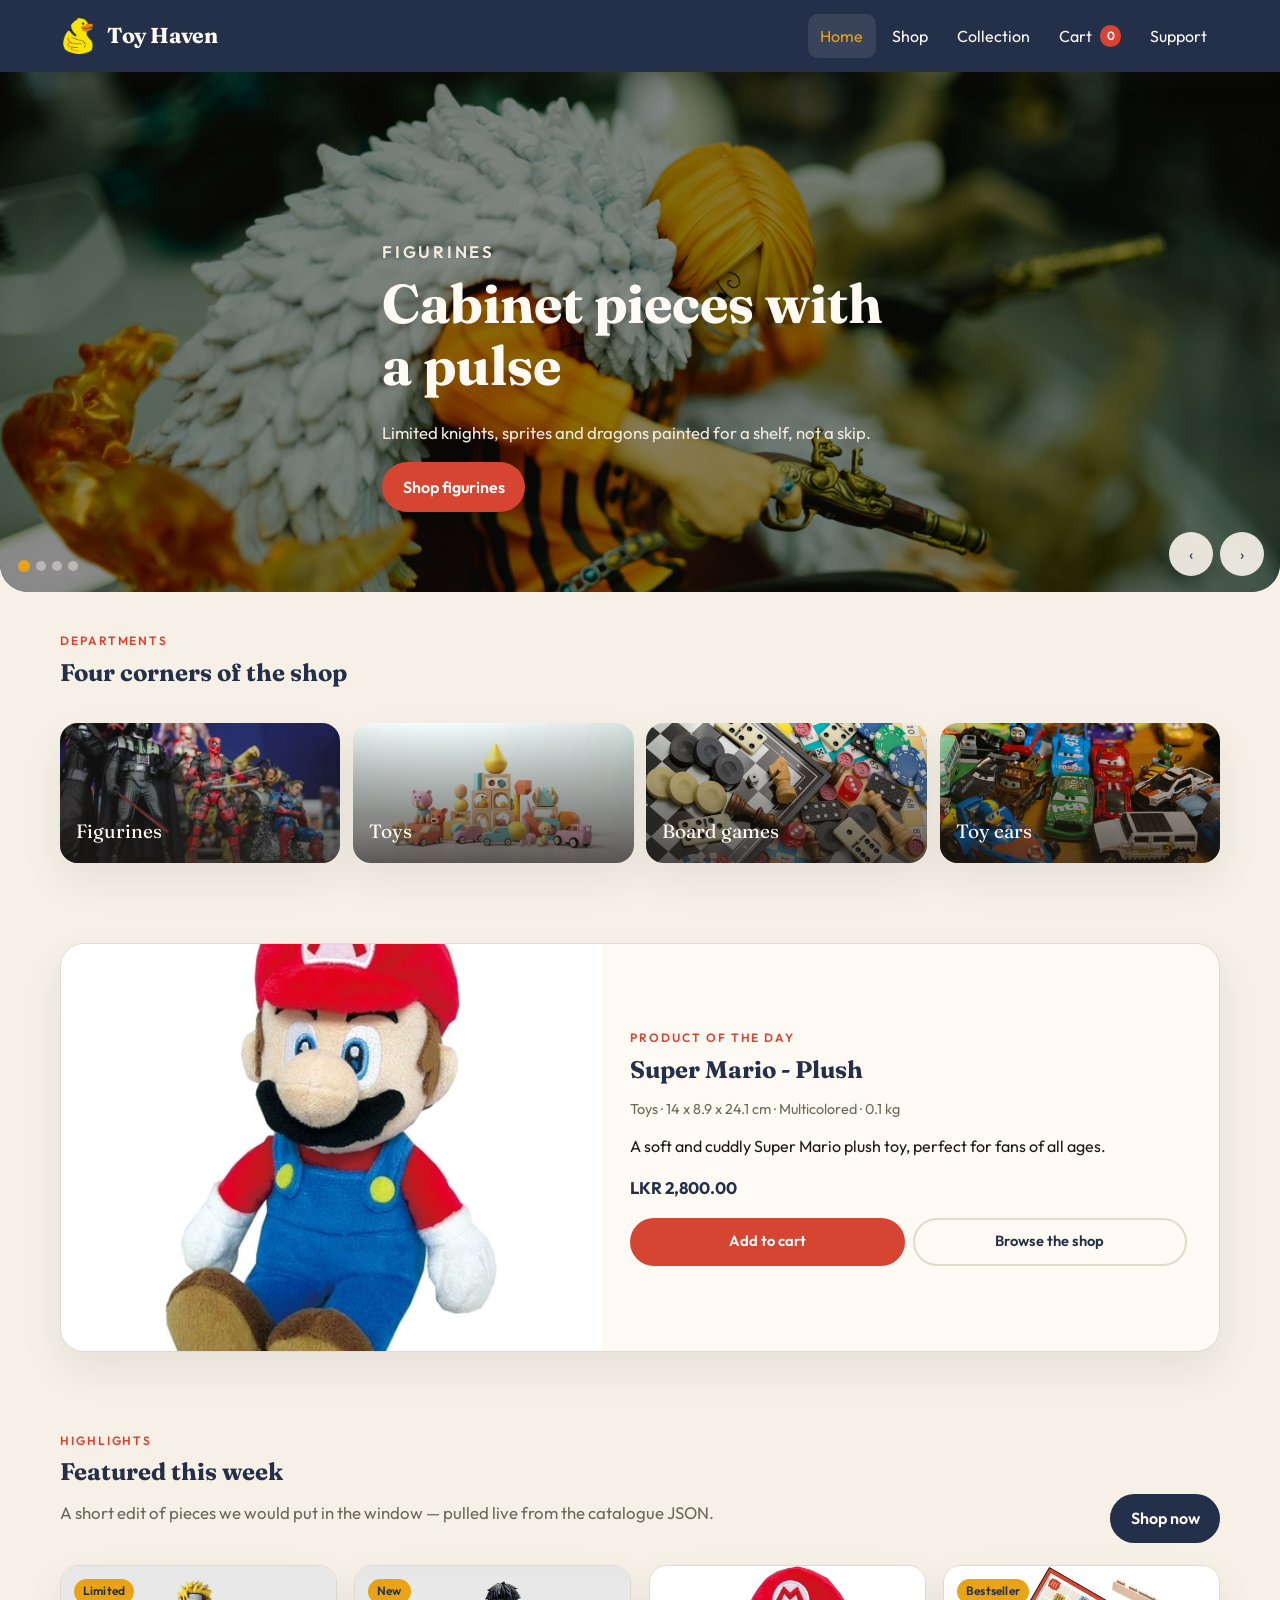
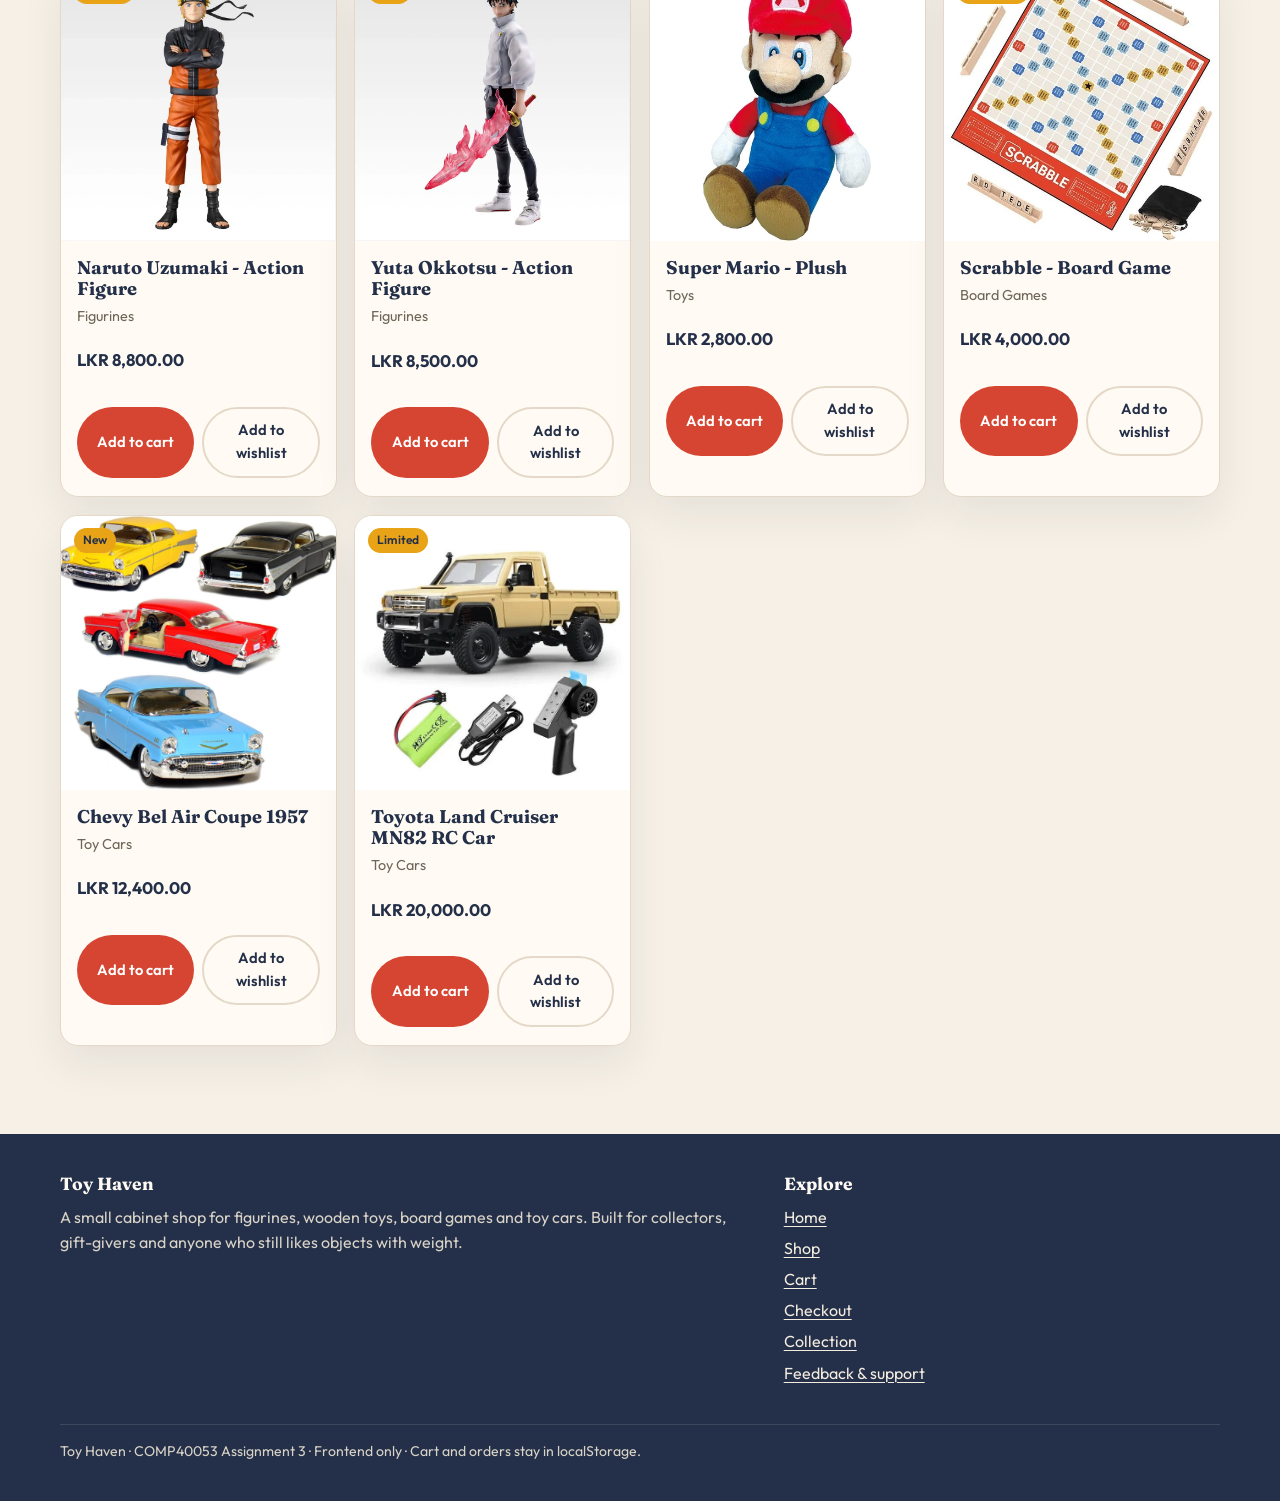
==== html/index.html @ 052505be "Add files via upload" ====
<!DOCTYPE html>
<html lang="en">
<head>
  <meta charset="utf-8">
  <meta name="viewport" content="width=device-width, initial-scale=1">
  <title>Toy Haven | Collectible figurines, toys, games & toy cars</title>
  <meta name="description" content="Toy Haven is a boutique shop for collectible figurines, wooden toys, board games and toy cars.">
  <meta name="author" content="Toy Haven">
  <meta name="theme-color" content="#243049">
  <link rel="icon" href="../favicon.ico" sizes="any">
  <link rel="icon" href="../favicon-32.png" type="image/png" sizes="32x32">
  <link rel="apple-touch-icon" href="../apple-touch-icon.png">
  <link rel="manifest" href="../manifest.json">
  <link rel="stylesheet" href="../css/shared.css">
  <link rel="stylesheet" href="../css/home.css">
</head>
<body data-page="home">
  <a class="skip-link" href="#main">Skip to content</a>
  <header class="site-header">
    <div class="header-inner">
      <a class="logo" href="index.html">
        <img class="logo-mark" src="../images/logo-mark.png" alt="" width="36" height="36">
        <span>Toy Haven</span>
      </a>
      <button class="nav-toggle" type="button" aria-expanded="false" aria-controls="site-nav" aria-label="Open menu">
        <span class="nav-toggle-bar"></span>
        <span class="nav-toggle-bar"></span>
        <span class="nav-toggle-bar"></span>
      </button>
      <nav id="site-nav" class="site-nav" aria-label="Primary">
        <ul>
          <li><a href="index.html" data-nav="home">Home</a></li>
          <li><a href="products.html" data-nav="products">Shop</a></li>
          <li><a href="wishlist.html" data-nav="wishlist">Collection</a></li>
          <li><a href="cart.html" data-nav="cart">Cart <span class="badge" data-cart-count>0</span></a></li>
          <li><a href="feedback.html" data-nav="feedback">Support</a></li>
        </ul>
      </nav>
    </div>
  </header>

  <main id="main">
    <!-- Auto-rotating promotional banners -->
    <section class="hero-slider" aria-roledescription="carousel" aria-label="Promotions">
      <div class="slides">
        <article class="slide is-active">
          <img src="../images/fig1.jpg" alt="A shelf of collectible figurines">
          <div class="slide-copy wrap">
            <p class="eyebrow">Figurines</p>
            <h1>Cabinet pieces with a pulse</h1>
            <p>Limited knights, sprites and dragons painted for a shelf, not a skip.</p>
            <a class="btn btn-primary" href="products.html?category=Figurines">Shop figurines</a>
          </div>
        </article>
        <article class="slide">
          <img src="../images/plush.jpg" alt="Wooden toys arranged on a play table">
          <div class="slide-copy wrap">
            <p class="eyebrow">Toys</p>
            <h2>Fluffy, cuddly and gentle play</h2>
            <p>Plush that still feel like objects, not screens.</p>
            <a class="btn btn-primary" href="products.html?category=Toys">Shop toys</a>
          </div>
        </article>
        <article class="slide">
          <img src="../images/board1.jpg" alt="Friends playing a board game at a table">
          <div class="slide-copy wrap">
            <p class="eyebrow">Board games</p>
            <h2>Evenings that actually take an evening</h2>
            <p>Heists, reefs and volcanic kingdoms boxed and ready for the table.</p>
            <a class="btn btn-primary" href="products.html?category=Board%20Games">Shop games</a>
          </div>
        </article>
        <article class="slide">
          <img src="../images/car1.jpg" alt="A classic car photographed in golden light">
          <div class="slide-copy wrap">
            <p class="eyebrow">toy cars</p>
            <h2>Scale models with real weight</h2>
            <p>Diecast cars, rc cars in chrome, rubber and metal.</p>
            <a class="btn btn-primary" href="products.html?category=Diecast%20Cars">Shop toy cars</a>
          </div>
        </article>
      </div>
      <div class="dots" role="tablist" aria-label="Choose a banner">
        <button class="dot is-active" type="button" aria-label="Show figurines banner" aria-selected="true"></button>
        <button class="dot" type="button" aria-label="Show toys banner" aria-selected="false"></button>
        <button class="dot" type="button" aria-label="Show board games banner" aria-selected="false"></button>
        <button class="dot" type="button" aria-label="Show diecast banner" aria-selected="false"></button>
      </div>
      <div class="slider-nav">
        <button type="button" data-prev aria-label="Previous banner">‹</button>
        <button type="button" data-next aria-label="Next banner">›</button>
      </div>
    </section>

    <section class="section">
      <div class="wrap">
        <div class="section-head reveal">
          <div>
            <p class="eyebrow">Departments</p>
            <h2>Four corners of the shop</h2>
          </div>
        </div>
        <div class="category-grid">
          <a class="category-tile" href="products.html?category=Figurines" style="background-image:url('../images/action.JPG')"><span>Figurines</span></a>
          <a class="category-tile" href="products.html?category=Toys" style="background-image:url('../images/toysBG.JPG')"><span>Toys</span></a>
          <a class="category-tile" href="products.html?category=Board%20Games" style="background-image:url('../images/boardGM.JPG')"><span>Board games</span></a>
          <a class="category-tile" href="products.html?category=Diecast%20Cars" style="background-image:url('../images/cars.jpg')"><span>Toy cars</span></a>
        </div>
      </div>
    </section>

    <section class="section">
      <div class="wrap reveal">
        <div class="potd" data-potd>
          <div class="loader" aria-hidden="true"></div>
        </div>
      </div>
    </section>

    <section class="section">
      <div class="wrap">
        <div class="section-head reveal">
          <div>
            <p class="eyebrow">Highlights</p>
            <h2>Featured this week</h2>
            <p class="lede">A short edit of pieces we would put in the window — pulled live from the catalogue JSON.</p>
          </div>
          <a class="btn btn-navy" href="products.html">Shop now</a>
        </div>
        <div class="product-grid" data-featured-grid></div>
      </div>
    </section>

  </main>
  <footer class="site-footer">
    <div class="wrap footer-grid">
      <section>
        <h2>Toy Haven</h2>
        <p>A small cabinet shop for figurines, wooden toys, board games and toy cars. Built for collectors, gift-givers and anyone who still likes objects with weight.</p>
      </section>
      <section>
        <h2>Explore</h2>
        <ul>
          <li><a href="index.html">Home</a></li>
          <li><a href="products.html">Shop</a></li>
          <li><a href="cart.html">Cart</a></li>
          <li><a href="checkout.html">Checkout</a></li>
          <li><a href="wishlist.html">Collection</a></li>
          <li><a href="feedback.html">Feedback & support</a></li>
        </ul>
      </section>
    </div>
    <div class="wrap legal">
      <p>Toy Haven · COMP40053 Assignment 3 · Frontend only · Cart and orders stay in localStorage.</p>
    </div>
  </footer>

  <script src="../js/products-data.js"></script>
  <script src="../js/app.js"></script>
  <script src="../js/home.js"></script>
</body>
</html>
---- css/shared.css ----
/* ============================================
   Toy Haven — shared styles
   Tokens, layout, header, footer, buttons,
   forms, cards, dialogs, and mobile-first
   breakpoints used on every page.
   ============================================ */

@import url("https://fonts.googleapis.com/css2?family=Fraunces:opsz,wght@9..144,600;9..144,700&family=Outfit:wght@400;500;600;700&display=swap");

:root {
  --ink: #1c1915;
  --navy: #243049;
  --navy-soft: #33415f;
  --cream: #f6f0e6;
  --cream-dark: #ebe3d4;
  --paper: #fffbf4;
  --terracotta: #d64532;
  --terracotta-dark: #b53626;
  --honey: #e8a317;
  --line: #e4d9c8;
  --muted: #6e6658;
  --success: #2f6f4e;
  --error: #b3261e;
  --radius: 18px;
  --radius-sm: 10px;
  --shadow: 0 18px 40px rgba(36, 48, 73, 0.08);
  --shadow-lg: 0 28px 60px rgba(36, 48, 73, 0.14);
  --font-display: "Fraunces", Georgia, serif;
  --font-body: "Outfit", system-ui, sans-serif;
  --header-h: 72px;
  --max: 1160px;
  --ease: cubic-bezier(0.2, 0, 0, 1);
}

*,
*::before,
*::after {
  box-sizing: border-box;
}

html {
  scroll-behavior: smooth;
}

body {
  margin: 0;
  font-family: var(--font-body);
  font-size: 1rem;
  line-height: 1.55;
  color: var(--ink);
  background: var(--cream);
  min-height: 100vh;
}

img {
  max-width: 100%;
  height: auto;
  display: block;
}

a {
  color: var(--terracotta);
  text-decoration-thickness: 1px;
  text-underline-offset: 3px;
}

a:hover {
  color: var(--terracotta-dark);
}

h1,
h2,
h3,
h4 {
  font-family: var(--font-display);
  line-height: 1.15;
  color: var(--navy);
  margin: 0 0 0.6em;
}

p {
  margin: 0 0 1em;
}

button,
input,
select,
textarea {
  font: inherit;
}

button:not(:disabled),
[role="button"]:not(:disabled) {
  cursor: pointer;
}

:focus-visible {
  outline: 3px solid var(--honey);
  outline-offset: 3px;
}

.skip-link {
  position: absolute;
  left: 1rem;
  top: -4rem;
  z-index: 1000;
  background: var(--navy);
  color: var(--paper);
  padding: 0.7rem 1rem;
  border-radius: 8px;
}

.skip-link:focus {
  top: 1rem;
}

.wrap {
  width: min(100% - 2rem, var(--max));
  margin-inline: auto;
}

/* ----- Header & navigation ----- */

.site-header {
  position: sticky;
  top: 0;
  z-index: 50;
  background: var(--navy);
  color: var(--paper);
  min-height: var(--header-h);
  box-shadow: 0 8px 24px rgba(28, 25, 21, 0.18);
}

.header-inner {
  width: min(100% - 1.5rem, var(--max));
  margin-inline: auto;
  min-height: var(--header-h);
  display: flex;
  align-items: center;
  justify-content: space-between;
  gap: 1rem;
}

.logo {
  display: flex;
  align-items: center;
  gap: 0.7rem;
  color: var(--paper);
  text-decoration: none;
  font-family: var(--font-display);
  font-weight: 700;
  font-size: 1.35rem;
  letter-spacing: -0.02em;
}

.logo:hover {
  color: var(--honey);
}

.logo-mark {
  width: 36px;
  height: 36px;
  flex: 0 0 36px;
  object-fit: contain;
}

.nav-toggle {
  width: 44px;
  height: 44px;
  border: 0;
  background: transparent;
  padding: 10px;
  display: flex;
  flex-direction: column;
  justify-content: center;
  gap: 6px;
}

.nav-toggle-bar {
  display: block;
  height: 2px;
  width: 100%;
  background: var(--paper);
  border-radius: 2px;
  transition: transform 200ms var(--ease), opacity 200ms var(--ease);
}

.nav-toggle[aria-expanded="true"] .nav-toggle-bar:nth-child(1) {
  transform: translateY(8px) rotate(45deg);
}

.nav-toggle[aria-expanded="true"] .nav-toggle-bar:nth-child(2) {
  opacity: 0;
}

.nav-toggle[aria-expanded="true"] .nav-toggle-bar:nth-child(3) {
  transform: translateY(-8px) rotate(-45deg);
}

.site-nav {
  position: absolute;
  left: 0;
  right: 0;
  top: var(--header-h);
  background: var(--navy-soft);
  transform: translateY(-120%);
  opacity: 0;
  pointer-events: none;
  transition: transform 220ms var(--ease), opacity 220ms var(--ease);
}

.site-nav.is-open {
  transform: translateY(0);
  opacity: 1;
  pointer-events: auto;
}

.site-nav ul {
  list-style: none;
  margin: 0;
  padding: 0.6rem 1rem 1rem;
  display: flex;
  flex-direction: column;
}

.site-nav a {
  display: flex;
  align-items: center;
  gap: 0.5rem;
  color: var(--paper);
  text-decoration: none;
  padding: 0.85rem 0.6rem;
  border-radius: 10px;
  min-height: 44px;
  transition: background 160ms var(--ease), color 160ms var(--ease);
}

.site-nav a:hover,
.site-nav a[aria-current="page"] {
  background: rgba(246, 240, 230, 0.1);
  color: var(--honey);
}

.badge {
  display: inline-flex;
  align-items: center;
  justify-content: center;
  min-width: 1.35rem;
  height: 1.35rem;
  padding: 0 0.35rem;
  border-radius: 999px;
  background: var(--terracotta);
  color: #fff;
  font-size: 0.75rem;
  font-weight: 600;
}

.chip {
  display: inline-block;
  padding: 0.2rem 0.55rem;
  border-radius: 999px;
  background: var(--honey);
  color: var(--navy);
  font-size: 0.75rem;
  font-weight: 600;
  letter-spacing: 0.02em;
}

/* ----- Buttons ----- */

.btn {
  display: inline-flex;
  align-items: center;
  justify-content: center;
  gap: 0.45rem;
  min-height: 44px;
  padding: 0.65rem 1.15rem;
  border-radius: 999px;
  border: 2px solid transparent;
  font-weight: 600;
  text-decoration: none;
  transition: transform 150ms ease-out, background 160ms var(--ease), color 160ms var(--ease),
    border-color 160ms var(--ease);
}

.btn:active:not(:disabled) {
  transform: scale(0.96);
}

.btn:disabled {
  opacity: 0.5;
  cursor: not-allowed;
}

.btn-primary {
  background: var(--terracotta);
  color: #fff;
}

.btn-primary:hover:not(:disabled) {
  background: var(--terracotta-dark);
  color: #fff;
}

.btn-navy {
  background: var(--navy);
  color: var(--paper);
}

.btn-navy:hover:not(:disabled) {
  background: var(--navy-soft);
  color: var(--paper);
}

.btn-ghost {
  background: transparent;
  color: var(--navy);
  border-color: var(--line);
}

.btn-ghost:hover:not(:disabled) {
  border-color: var(--navy);
  color: var(--navy);
}

.btn-icon {
  width: 44px;
  padding: 0;
}

/* ----- Layout helpers ----- */

.page-hero {
  padding: 2.4rem 0 1.2rem;
}

.eyebrow {
  text-transform: uppercase;
  letter-spacing: 0.16em;
  font-size: 0.75rem;
  font-weight: 600;
  color: var(--terracotta);
  margin: 0 0 0.5rem;
}

.lede {
  color: var(--muted);
  font-size: 1.05rem;
  max-width: 42rem;
}

.section {
  padding: 2.5rem 0;
}

.section-head {
  display: flex;
  flex-wrap: wrap;
  align-items: end;
  justify-content: space-between;
  gap: 1rem;
  margin-bottom: 1.4rem;
}

.product-grid {
  display: grid;
  grid-template-columns: 1fr;
  gap: 1.1rem;
}

.product-card {
  background: var(--paper);
  border: 1px solid var(--line);
  border-radius: var(--radius);
  overflow: hidden;
  box-shadow: var(--shadow);
  display: flex;
  flex-direction: column;
  transition: transform 200ms var(--ease), box-shadow 200ms var(--ease);
}

.product-card:hover {
  transform: translateY(-4px);
  box-shadow: var(--shadow-lg);
}

.product-card .media {
  position: relative;
  aspect-ratio: 1 / 1;
  background: var(--cream-dark);
  overflow: hidden;
}

.product-card .media img {
  width: 100%;
  height: 100%;
  object-fit: cover;
  transition: transform 400ms var(--ease);
}

.product-card:hover .media img {
  transform: scale(1.05);
}

.product-card .body {
  padding: 1rem 1rem 1.15rem;
  display: flex;
  flex-direction: column;
  gap: 0.35rem;
  flex: 1;
}

.product-card h3 {
  font-size: 1.15rem;
  margin: 0;
}

.category-label,
.muted {
  color: var(--muted);
  font-size: 0.9rem;
}

.price {
  font-weight: 700;
  color: var(--navy);
  font-size: 1.05rem;
}

.card-actions {
  display: flex;
  gap: 0.5rem;
  margin-top: 0.7rem;
}

.card-actions .btn {
  flex: 1;
  padding-inline: 0.6rem;
  font-size: 0.92rem;
}

.media-badge {
  position: absolute;
  left: 0.8rem;
  top: 0.8rem;
}

.empty-state {
  text-align: center;
  padding: 3rem 1rem;
  background: var(--paper);
  border: 1px dashed var(--line);
  border-radius: var(--radius);
}

.panel {
  background: var(--paper);
  border: 1px solid var(--line);
  border-radius: 24px;
  padding: 1.2rem;
  box-shadow: var(--shadow);
}

/* ----- Forms ----- */

.field {
  display: flex;
  flex-direction: column;
  gap: 0.4rem;
  margin-bottom: 1rem;
}

.field label {
  font-weight: 600;
  color: var(--navy);
}

.field input,
.field select,
.field textarea {
  min-height: 44px;
  border: 1.5px solid var(--line);
  border-radius: var(--radius-sm);
  background: var(--paper);
  color: var(--ink);
  padding: 0.55rem 0.8rem;
  transition: border-color 160ms var(--ease);
}

.field textarea {
  min-height: 120px;
  resize: vertical;
}

.field input:focus,
.field select:focus,
.field textarea:focus {
  border-color: var(--navy);
  outline: none;
  box-shadow: 0 0 0 3px rgba(232, 163, 23, 0.35);
}

.field-error {
  color: var(--error);
  font-size: 0.88rem;
  min-height: 1.1em;
}

.field.has-error input,
.field.has-error select,
.field.has-error textarea {
  border-color: var(--error);
}

.help {
  color: var(--muted);
  font-size: 0.88rem;
}

/* ----- Footer ----- */

.site-footer {
  background: var(--navy);
  color: #d9d3c7;
  margin-top: 3rem;
  padding: 2.5rem 0 1.5rem;
}

.footer-grid {
  display: grid;
  gap: 1.6rem;
}

.site-footer h2 {
  color: var(--paper);
  font-size: 1.1rem;
}

.site-footer a {
  color: #f3ecdf;
}

.site-footer ul {
  list-style: none;
  margin: 0;
  padding: 0;
}

.site-footer li {
  margin: 0.4rem 0;
}

.legal {
  border-top: 1px solid rgba(246, 240, 230, 0.12);
  margin-top: 2rem;
  padding-top: 1rem;
  font-size: 0.88rem;
}

/* ----- Toast + dialog ----- */

.toast-stack {
  position: fixed;
  right: 1rem;
  bottom: 1rem;
  z-index: 80;
  display: flex;
  flex-direction: column;
  gap: 0.5rem;
}

.toast {
  background: var(--navy);
  color: var(--paper);
  padding: 0.85rem 1rem;
  border-radius: 12px;
  box-shadow: var(--shadow-lg);
  min-width: min(90vw, 280px);
  animation: toast-in 280ms var(--ease);
}

.toast.success {
  background: var(--success);
}

.toast.error {
  background: var(--error);
}

@keyframes toast-in {
  from {
    opacity: 0;
    transform: translateY(12px);
  }
  to {
    opacity: 1;
    transform: none;
  }
}

.th-dialog {
  position: fixed;
  inset: 0;
  z-index: 90;
  background: rgba(28, 25, 21, 0.55);
  display: grid;
  place-items: center;
  padding: 1rem;
}

.th-dialog[hidden] {
  display: none;
}

.th-dialog-card {
  background: var(--paper);
  color: var(--ink);
  width: min(100%, 420px);
  border-radius: 20px;
  padding: 1.4rem;
  box-shadow: var(--shadow-lg);
}

.th-dialog-actions {
  display: flex;
  justify-content: flex-end;
  gap: 0.5rem;
  margin-top: 1rem;
}

/* Product modal */

.modal {
  position: fixed;
  inset: 0;
  z-index: 70;
  background: rgba(28, 25, 21, 0.55);
  display: grid;
  place-items: center;
  padding: 1rem;
}

.modal[hidden] {
  display: none;
}

.modal-card {
  background: var(--paper);
  width: min(100%, 840px);
  max-height: 90vh;
  overflow: auto;
  border-radius: 24px;
  display: grid;
  grid-template-columns: 1fr;
  position: relative;
}

.modal-card img {
  width: 100%;
  aspect-ratio: 1 / 1;
  object-fit: cover;
}

.modal-body {
  padding: 1.2rem 1.3rem 1.4rem;
}

.modal-close {
  position: absolute;
  right: 1.4rem;
  top: 1.4rem;
}

/* Scroll reveal */

.reveal {
  opacity: 0;
  transform: translateY(22px);
  transition: opacity 0.6s var(--ease), transform 0.6s var(--ease);
}

.reveal.is-visible {
  opacity: 1;
  transform: none;
}

.data-table {
  width: 100%;
  border-collapse: collapse;
  background: var(--paper);
  border-radius: var(--radius);
  overflow: hidden;
}

.data-table th,
.data-table td {
  text-align: left;
  padding: 0.8rem 1rem;
  border-bottom: 1px solid var(--line);
}

.data-table th {
  background: var(--navy);
  color: var(--paper);
  font-weight: 600;
}

.loader {
  width: 36px;
  height: 36px;
  border-radius: 50%;
  border: 3px solid var(--line);
  border-top-color: var(--terracotta);
  animation: spin 0.8s linear infinite;
  margin: 2rem auto;
}

@keyframes spin {
  to {
    transform: rotate(360deg);
  }
}

.sr-only {
  position: absolute;
  width: 1px;
  height: 1px;
  padding: 0;
  margin: -1px;
  overflow: hidden;
  clip: rect(0, 0, 0, 0);
  border: 0;
}

@media (min-width: 640px) {
  .product-grid {
    grid-template-columns: repeat(2, 1fr);
  }

  .footer-grid {
    grid-template-columns: 1.6fr 1fr;
  }
}

@media (min-width: 960px) {
  .nav-toggle {
    display: none;
  }

  .site-nav {
    position: static;
    background: transparent;
    transform: none;
    opacity: 1;
    pointer-events: auto;
  }

  .site-nav ul {
    flex-direction: row;
    align-items: center;
    padding: 0;
    gap: 0.2rem;
  }

  .site-nav a {
    padding: 0.45rem 0.8rem;
  }

  .product-grid {
    grid-template-columns: repeat(4, 1fr);
  }

  .modal-card {
    grid-template-columns: 1fr 1fr;
  }

  .modal-card img {
    height: 100%;
    aspect-ratio: auto;
  }
}

@media (prefers-reduced-motion: reduce) {
  html {
    scroll-behavior: auto;
  }

  *,
  *::before,
  *::after {
    animation-duration: 0.01ms !important;
    animation-iteration-count: 1 !important;
    transition-duration: 0.01ms !important;
  }
}
---- css/home.css ----
/* Home page — hero slider, categories, product of the day */

.hero-slider {
  position: relative;
  overflow: hidden;
  border-radius: 0 0 28px 28px;
  background: var(--navy);
  min-height: 420px;
}

.slides {
  position: relative;
  min-height: 420px;
}

.slide {
  position: absolute;
  inset: 0;
  opacity: 0;
  transform: scale(1.04);
  transition: opacity 700ms var(--ease), transform 700ms var(--ease);
  pointer-events: none;
}

.slide.is-active {
  opacity: 1;
  transform: none;
  pointer-events: auto;
  z-index: 1;
}

.slide img {
  width: 100%;
  height: 100%;
  object-fit: cover;
  min-height: 420px;
  filter: brightness(0.55);
}

.slide-copy {
  position: absolute;
  left: 0;
  right: 0;
  bottom: 0;
  z-index: 2;
  padding: 2rem 1.2rem 5.5rem;
  color: var(--paper);
  max-width: 720px;
}

.slide-copy h1,
.slide-copy h2 {
  color: var(--paper);
  font-size: clamp(2rem, 6vw, 3.4rem);
  margin-bottom: 0.4em;
}

.slide-copy p {
  color: #f3ecdf;
  font-size: 1.05rem;
}

.slider-nav {
  position: absolute;
  z-index: 3;
  right: 1rem;
  bottom: 1rem;
  display: flex;
  gap: 0.45rem;
  align-items: center;
}

.slider-nav button {
  width: 44px;
  height: 44px;
  border: 0;
  border-radius: 50%;
  background: rgba(246, 240, 230, 0.92);
  color: var(--navy);
}

.dots {
  position: absolute;
  z-index: 3;
  left: 1.2rem;
  bottom: 1.3rem;
  display: flex;
  gap: 0.4rem;
}

.dot {
  width: 10px;
  height: 10px;
  border-radius: 50%;
  border: 0;
  background: rgba(246, 240, 230, 0.45);
  padding: 0;
}

.dot.is-active {
  background: var(--honey);
  transform: scale(1.2);
}

.category-grid {
  display: grid;
  grid-template-columns: 1fr 1fr;
  gap: 0.8rem;
}

.category-tile {
  display: flex;
  flex-direction: column;
  justify-content: flex-end;
  min-height: 140px;
  padding: 1rem;
  border-radius: var(--radius);
  text-decoration: none;
  color: var(--paper);
  background-size: cover;
  background-position: center;
  box-shadow: var(--shadow);
  position: relative;
  overflow: hidden;
}

.category-tile::before {
  content: "";
  position: absolute;
  inset: 0;
  background: linear-gradient(transparent, rgba(28, 25, 21, 0.72));
}

.category-tile span {
  position: relative;
  z-index: 1;
  font-family: var(--font-display);
  font-size: 1.2rem;
}

.potd {
  display: grid;
  gap: 1.2rem;
  background: var(--paper);
  border-radius: 24px;
  overflow: hidden;
  border: 1px solid var(--line);
  box-shadow: var(--shadow);
}

.potd img {
  width: 100%;
  aspect-ratio: 1 / 1;
  object-fit: cover;
}

.potd-copy {
  padding: 0 1.2rem 1.4rem;
}

@media (min-width: 640px) {
  .hero-slider,
  .slides,
  .slide img {
    min-height: 520px;
  }

  .slide-copy {
    padding: 3rem 8% 5rem;
  }
}

@media (min-width: 960px) {
  .category-grid {
    grid-template-columns: repeat(4, 1fr);
  }

  .potd {
    grid-template-columns: 1fr 1.1fr;
    align-items: center;
  }

  .potd img {
    aspect-ratio: 4 / 3;
  }

  .potd-copy {
    padding: 2rem 2rem 2rem 0.5rem;
  }
}
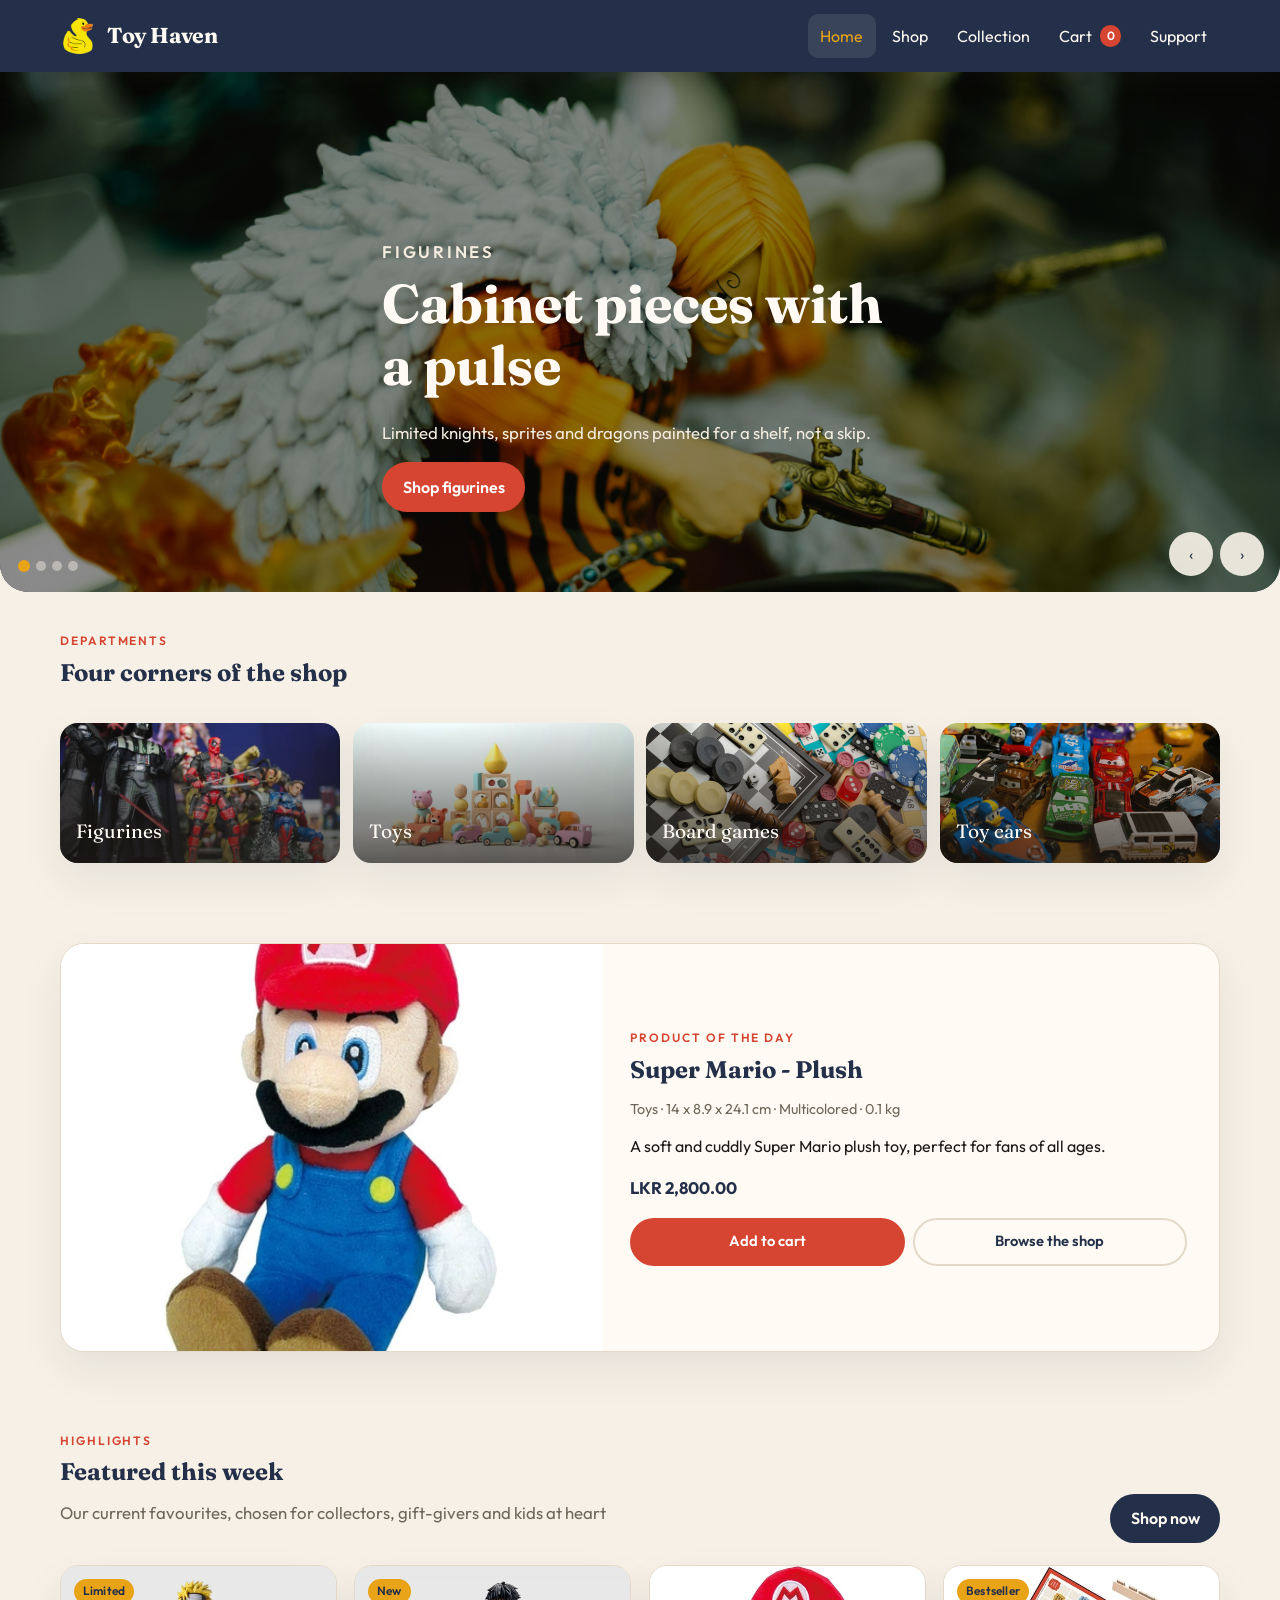
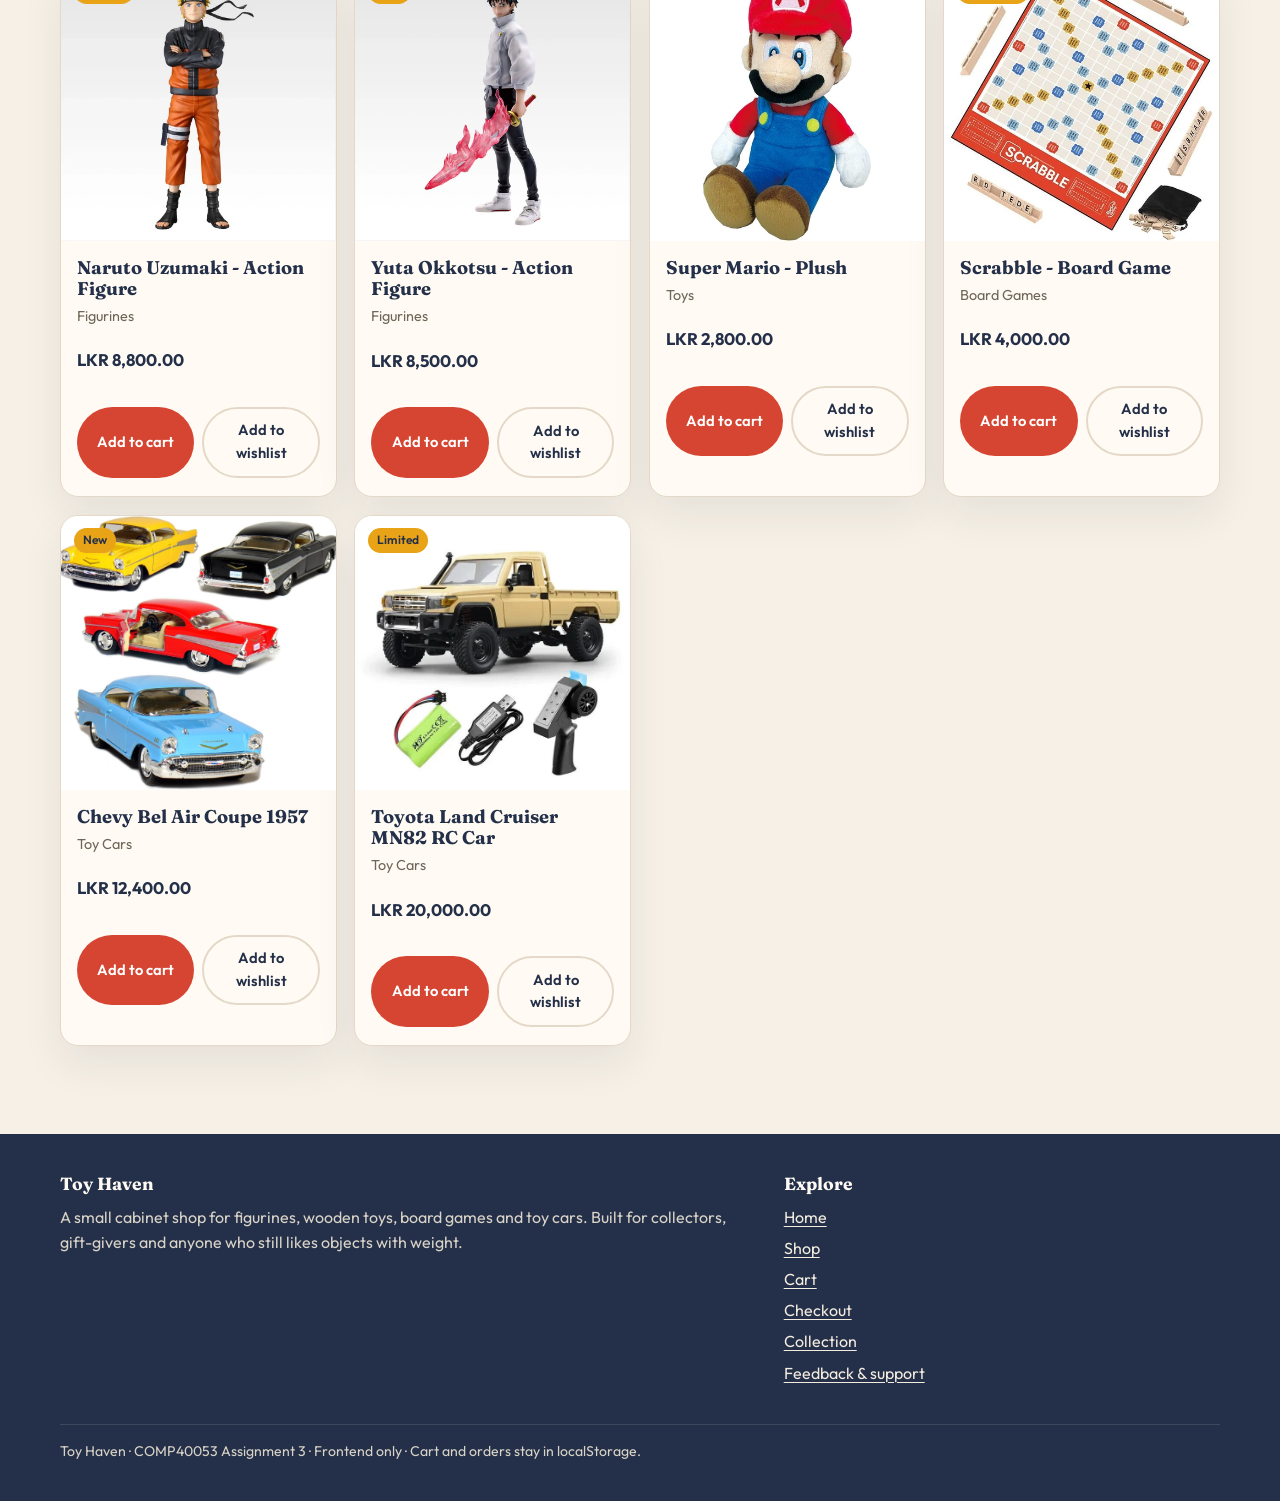
==== commit f67c1fb8: "Update lede text in index.html" ====
--- a/html/index.html
+++ b/html/index.html
@@ -123,7 +123,7 @@
           <div>
             <p class="eyebrow">Highlights</p>
             <h2>Featured this week</h2>
-            <p class="lede">A short edit of pieces we would put in the window — pulled live from the catalogue JSON.</p>
+            <p class="lede">Our current favourites, chosen for collectors, gift-givers and kids at heart</p>
           </div>
           <a class="btn btn-navy" href="products.html">Shop now</a>
         </div>
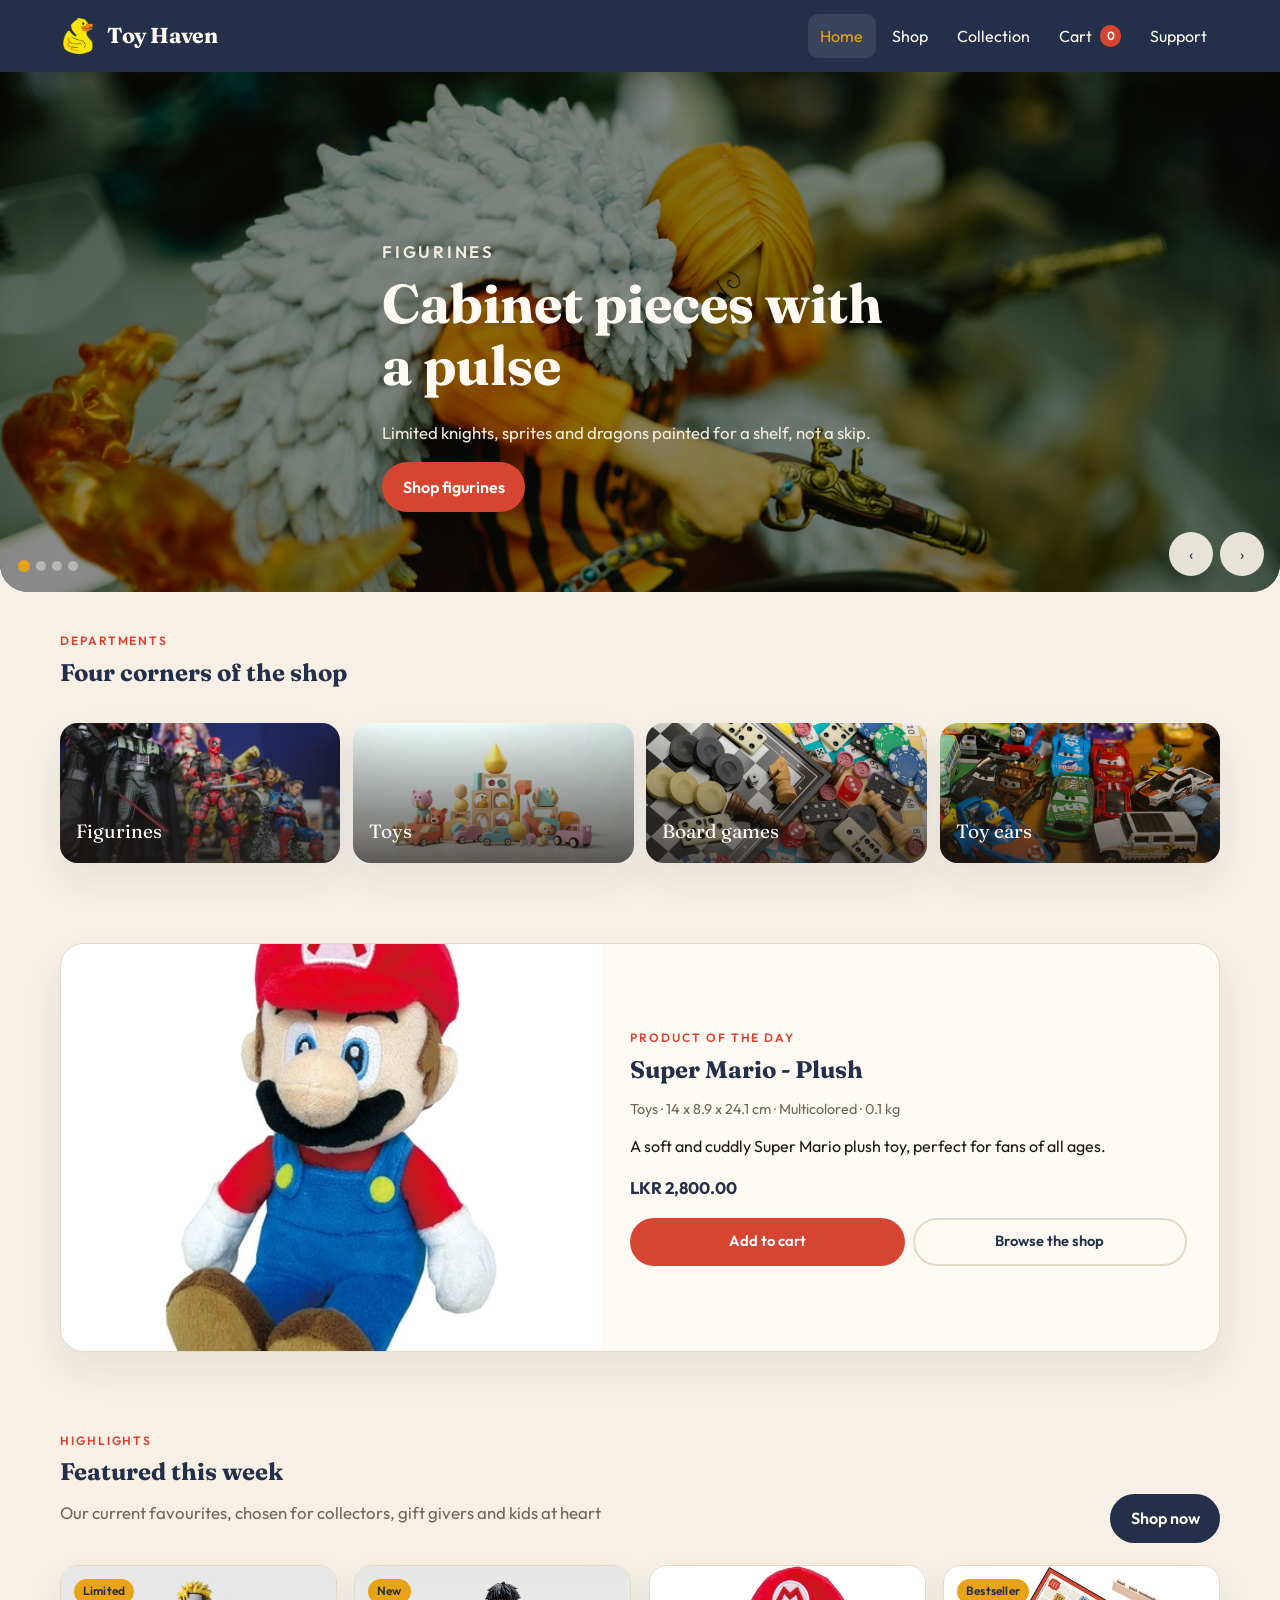
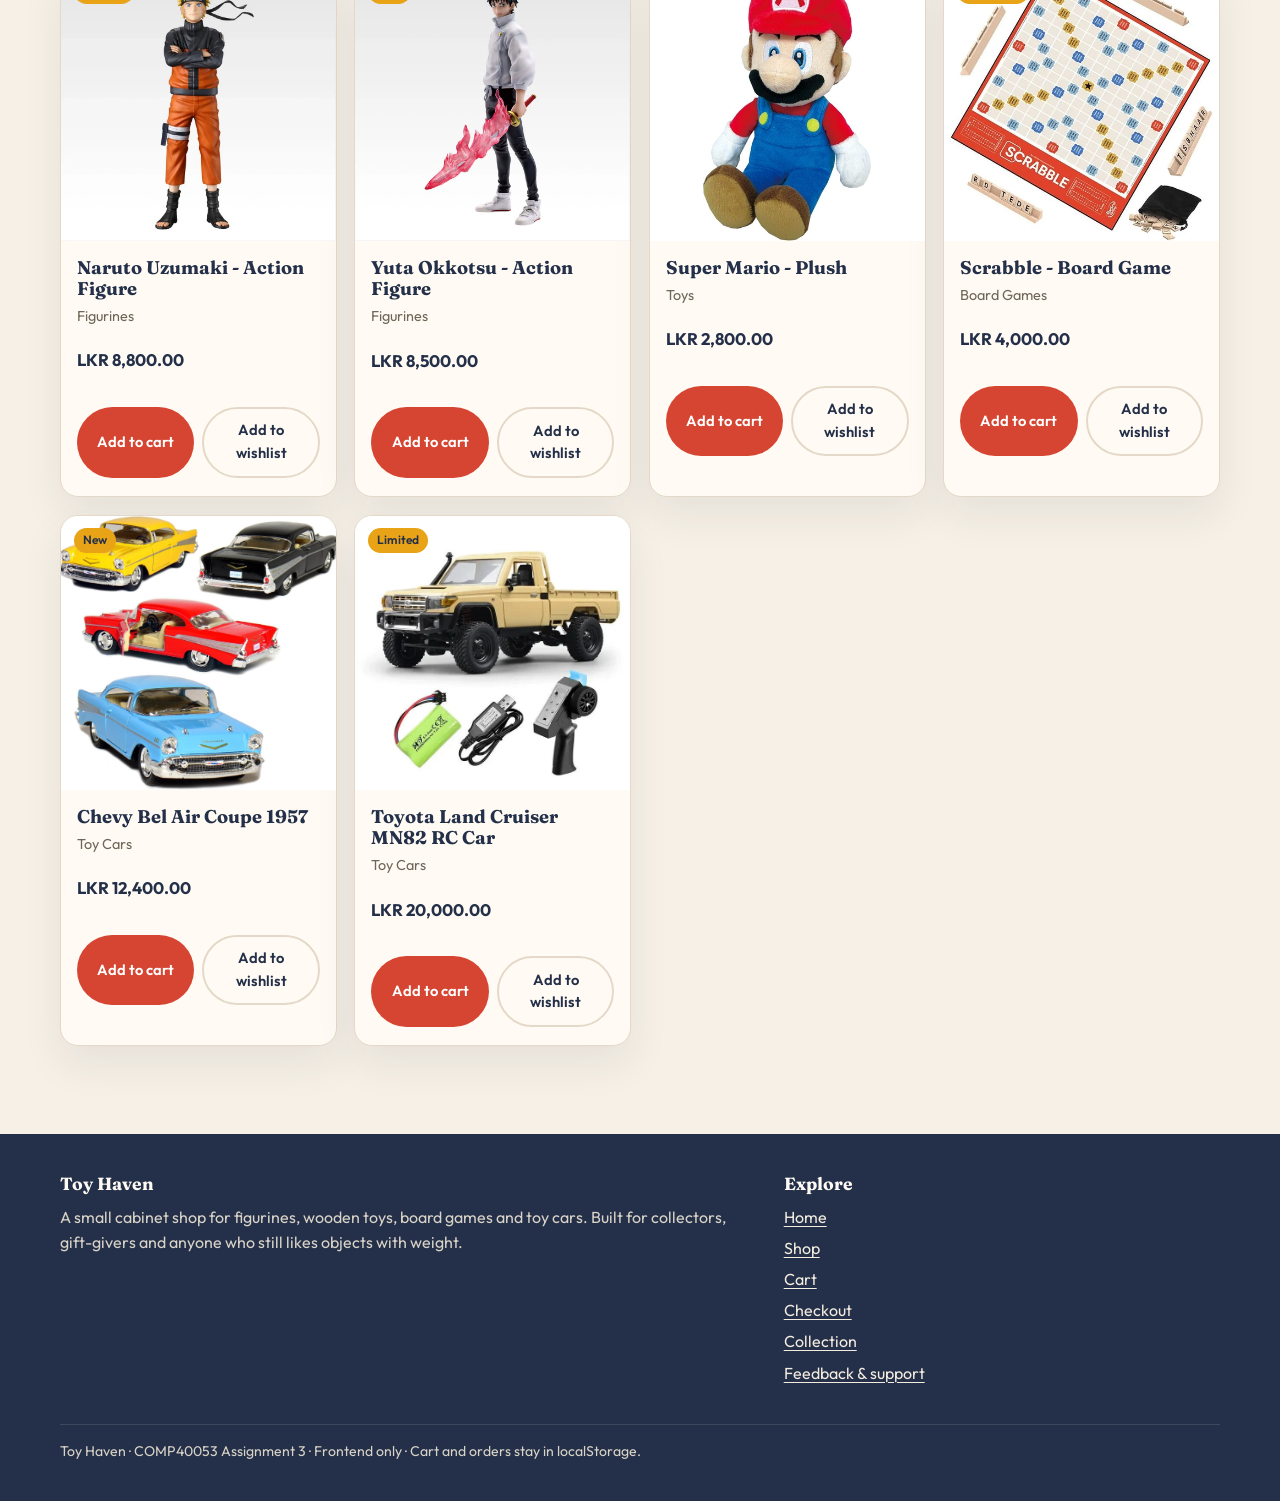
==== commit 64673dd0: "Fix typo in lede paragraph" ====
--- a/html/index.html
+++ b/html/index.html
@@ -123,7 +123,7 @@
           <div>
             <p class="eyebrow">Highlights</p>
             <h2>Featured this week</h2>
-            <p class="lede">Our current favourites, chosen for collectors, gift-givers and kids at heart</p>
+            <p class="lede">Our current favourites, chosen for collectors, gift givers and kids at heart</p>
           </div>
           <a class="btn btn-navy" href="products.html">Shop now</a>
         </div>
